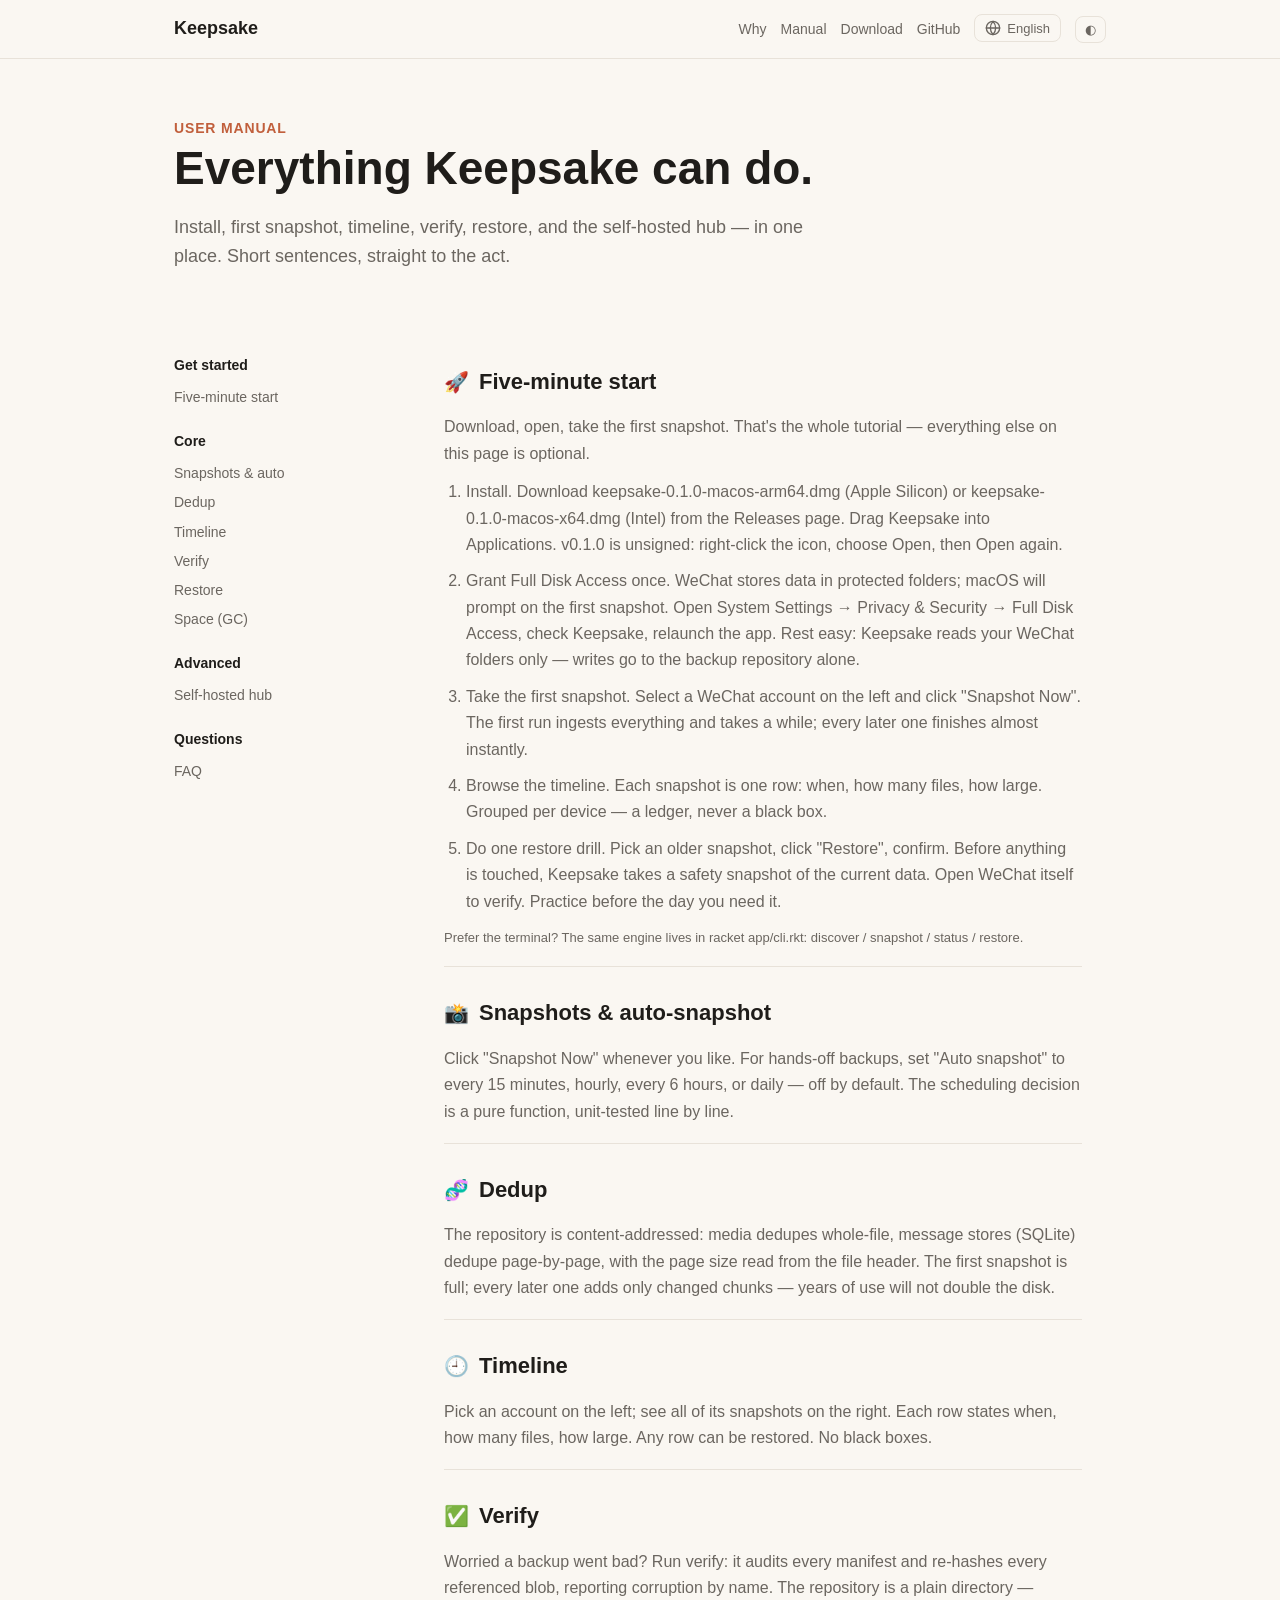
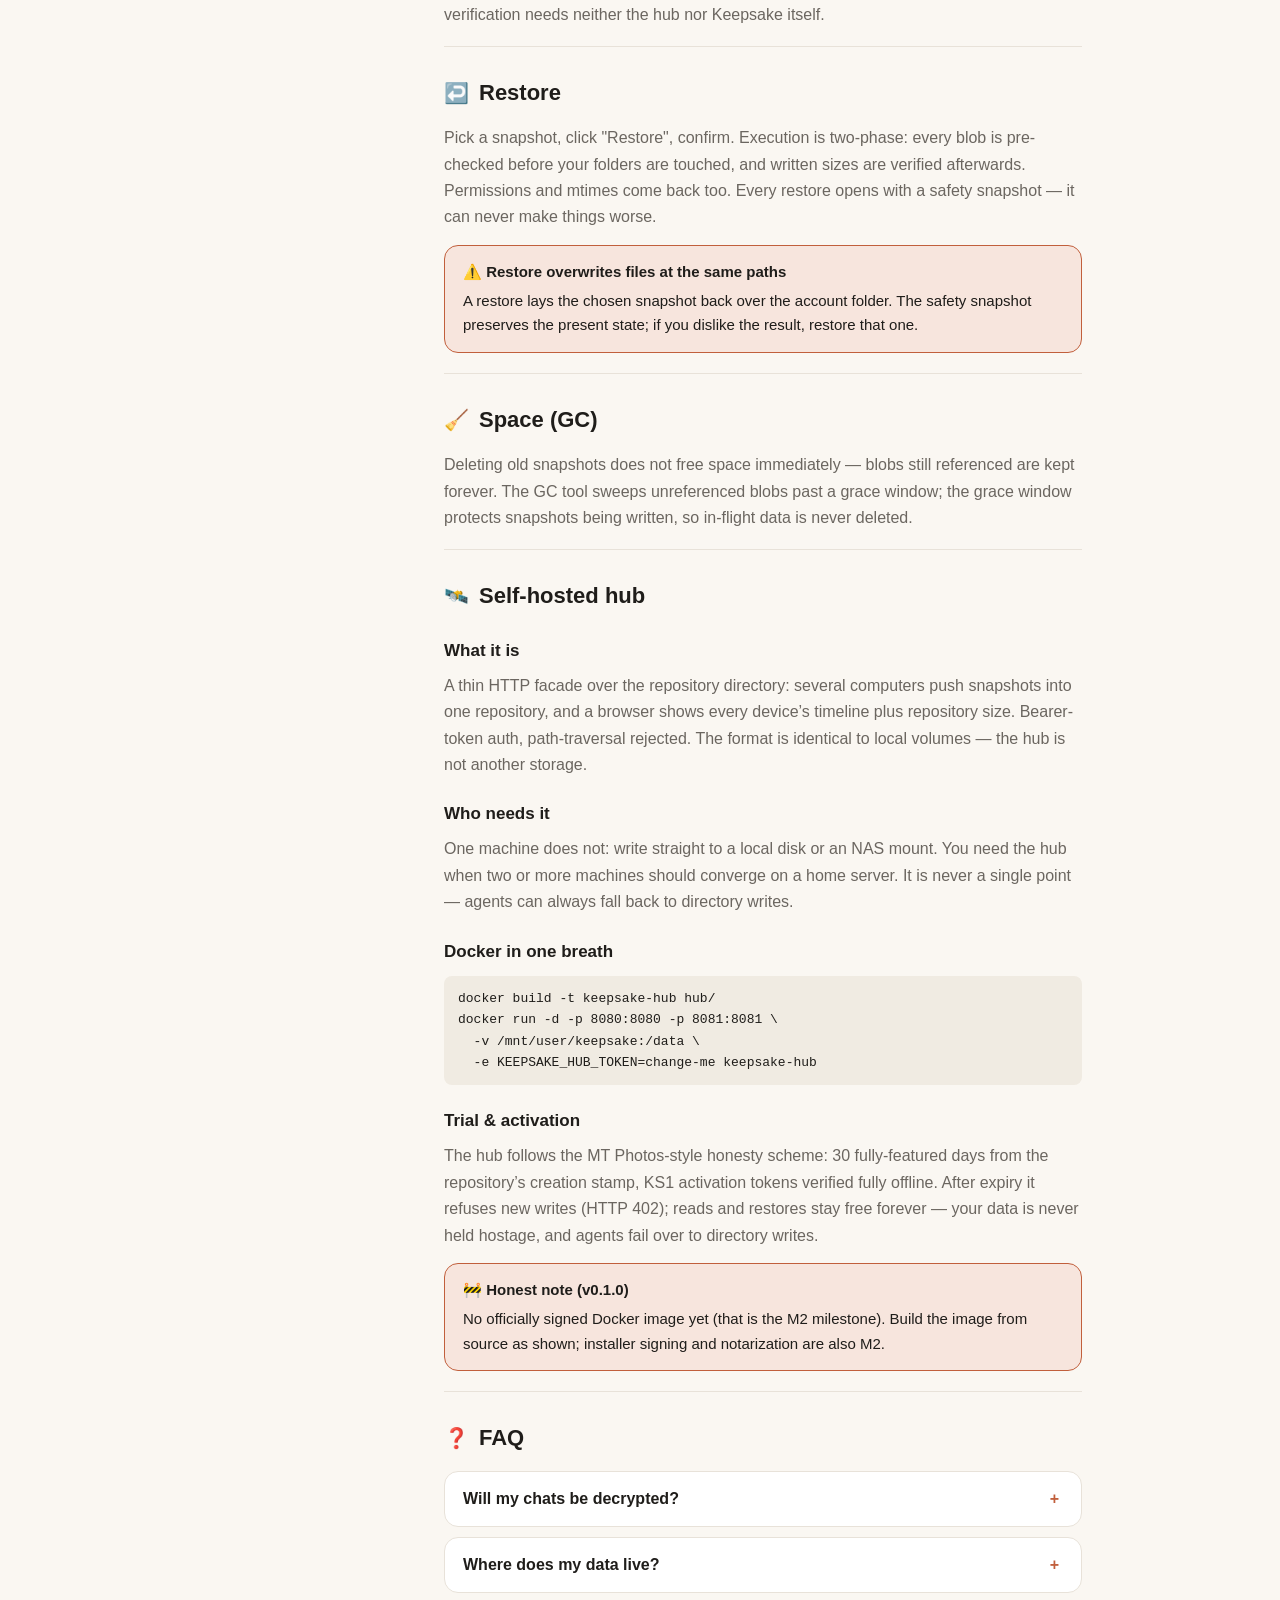
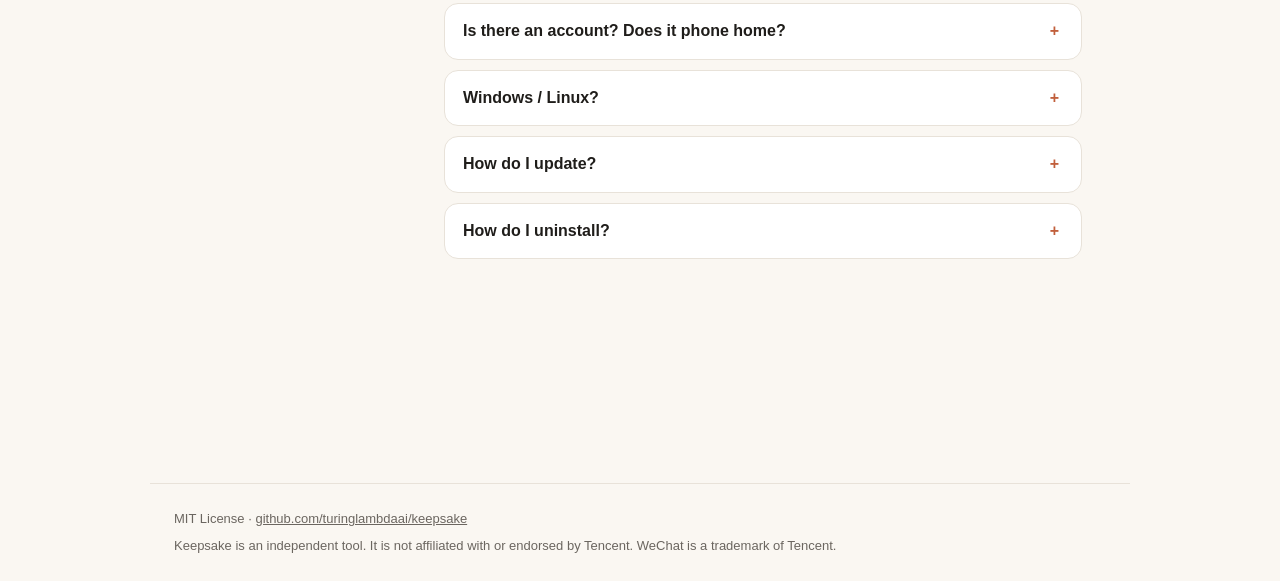
==== site/guide.html @ 445b00df "release: v0.1.0 — macOS-first first release - CHANGELOG: 0.x epoch statement; [Unreleased] becomes [" ====
<!DOCTYPE html>
<html lang="zh">
<head>
<meta charset="utf-8">
<meta name="viewport" content="width=device-width, initial-scale=1">
<title>Keepsake — 使用手册</title>
<meta name="description" content="Keepsake 使用手册：安装、首份快照、时间线浏览、校验、恢复、空间回收与自托管 hub。">
<link rel="stylesheet" href="styles.css">
<style>
  .manual-hero { padding: 56px 0 8px; }
  .eyebrow { color: var(--accent); font-weight: 600; font-size: 14px; letter-spacing: .06em; text-transform: uppercase; }
  .manual-layout { display: grid; grid-template-columns: 210px minmax(0, 1fr); gap: 36px; padding: 28px 0 48px; }
  .manual-toc { position: sticky; top: 24px; align-self: start; font-size: 14px; }
  .manual-toc-group { font-weight: 700; margin: 18px 0 6px; }
  .manual-toc a { display: block; color: var(--muted); text-decoration: none; padding: 3px 0; }
  .manual-toc a:hover { color: var(--accent); }
  .manual-section { padding: 28px 0 6px; border-top: 1px solid var(--line); }
  .manual-section:first-of-type { border-top: none; }
  .manual-section h2 { font-size: 22px; margin: 0 0 14px; display: flex; align-items: center; gap: 10px; }
  .h2-emoji { font-size: 20px; }
  .manual-section h3 { font-size: 17px; margin: 22px 0 8px; }
  .manual-section p { color: var(--muted); margin: 0 0 12px; }
  .manual-section ol { padding-left: 22px; margin: 0 0 12px; }
  .manual-section ol li { margin: 10px 0; color: var(--muted); }
  .manual-hint { font-size: 13px; color: var(--muted); }
  .callout { border: 1px solid var(--accent); background: var(--accent-soft); border-radius: var(--radius); padding: 14px 18px; margin: 14px 0; color: var(--ink); font-size: 15px; }
  .callout-title { font-weight: 700; margin-bottom: 4px; }
  .faq { border: 1px solid var(--line); border-radius: var(--radius); background: var(--surface); padding: 0 18px; margin: 10px 0; }
  .faq summary { cursor: pointer; padding: 14px 0; font-weight: 600; list-style: none; position: relative; padding-right: 28px; }
  .faq summary::after { content: "+"; position: absolute; right: 4px; color: var(--accent); font-weight: 700; }
  .faq[open] summary::after { content: "–"; }
  .faq .faq-body { padding: 0 0 14px; color: var(--muted); }
  .manual-section .code { margin: 10px 0 16px; }
  @media (max-width: 760px) {
    .manual-layout { grid-template-columns: 1fr; }
    .manual-toc { position: static; border-bottom: 1px solid var(--line); padding-bottom: 14px; }
  }
</style>
<script>
  (function () {
    var t = localStorage.getItem('keepsake-theme');
    if (!t) t = matchMedia('(prefers-color-scheme: dark)').matches ? 'dark' : 'light';
    document.documentElement.dataset.theme = t;
    var l = localStorage.getItem('keepsake-lang');
    if (!l) l = (navigator.language || 'zh').toLowerCase().startsWith('zh') ? 'zh' : 'en';
    document.documentElement.lang = l === 'zh' ? 'zh-CN' : 'en';
  })();
</script>
</head>
<body>
<header class="nav">
  <div class="nav-inner">
    <a class="brand" href="index.html">Keepsake</a>
    <nav class="nav-links">
      <a href="index.html#questions" data-i18n="nav.questions">为什么需要</a>
      <a href="guide.html" data-i18n="nav.guide">手册</a>
      <a href="index.html#download" data-i18n="nav.download">下载</a>
      <a href="https://github.com/turinglambdaai/keepsake" data-i18n="nav.github">GitHub</a>
      <div class="lang-dropdown-wrapper">
        <button class="lang-btn" type="button" aria-label="Switch language">
          <svg width="16" height="16" viewBox="0 0 24 24" fill="none" stroke="currentColor" stroke-width="2" stroke-linecap="round" stroke-linejoin="round"><circle cx="12" cy="12" r="10"></circle><line x1="2" y1="12" x2="22" y2="12"></line><path d="M12 2a15.3 15.3 0 0 1 4 10 15.3 15.3 0 0 1-4 10 15.3 15.3 0 0 1-4-10 15.3 15.3 0 0 1 4-10z"></path></svg>
          <span id="current-lang-label">English</span>
        </button>
        <ul class="lang-menu">
          <li onclick="setLanguage('en')">English</li>
          <li onclick="setLanguage('zh')">简体中文</li>
        </ul>
      </div>
      <button class="theme-btn" id="theme-btn" aria-label="Toggle theme">◐</button>
    </nav>
  </div>
</header>

<main>
  <section class="manual-hero">
    <span class="eyebrow" data-i18n="g-eyebrow">使用手册</span>
    <h1 data-i18n="g-title">Keepsake 能做的事。</h1>
    <p class="lede" data-i18n="g-lede">安装、首份快照、时间线、校验、恢复与自托管 hub——一处说清。句子短，直接做。</p>
  </section>

  <div class="manual-layout">
    <aside class="manual-toc">
      <div class="manual-toc-group" data-i18n="g-toc-start">上手</div>
      <a href="#quickstart" data-i18n="g-nav-quickstart">五分钟上手</a>
      <div class="manual-toc-group" data-i18n="g-toc-core">核心功能</div>
      <a href="#snapshots" data-i18n="g-nav-snapshots">快照与自动快照</a>
      <a href="#dedup" data-i18n="g-nav-dedup">去重</a>
      <a href="#timeline" data-i18n="g-nav-timeline">时间线浏览</a>
      <a href="#verify" data-i18n="g-nav-verify">校验</a>
      <a href="#restore" data-i18n="g-nav-restore">恢复</a>
      <a href="#gc" data-i18n="g-nav-gc">空间回收</a>
      <div class="manual-toc-group" data-i18n="g-toc-advanced">进阶</div>
      <a href="#hub" data-i18n="g-nav-hub">自托管 Hub</a>
      <div class="manual-toc-group" data-i18n="g-toc-faq">疑问</div>
      <a href="#faq" data-i18n="g-nav-faq">常见问题</a>
    </aside>

    <main>
      <!-- =================== Quick start =================== -->
      <section class="manual-section" id="quickstart">
        <h2><span class="h2-emoji">🚀</span><span data-i18n="g-qs-title">五分钟上手</span></h2>
        <p data-i18n="g-qs-intro">下载、打开、拍第一份快照。教程到这里就结束了——本页其余内容都是可选的。</p>
        <ol>
          <li data-i18n="g-qs-1">安装。到 Releases 页下载 keepsake-0.1.0-macos-arm64.dmg（Apple Silicon）或 keepsake-0.1.0-macos-x64.dmg（Intel）。把 Keepsake 拖进「应用程序」。v0.1.0 未签名公证：首次打开请右键点图标，选「打开」，再点一次「打开」。</li>
          <li data-i18n="g-qs-2">给一次完全磁盘访问。微信把数据存在受保护目录里，首次快照时 macOS 会弹窗。到「系统设置 → 隐私与安全性 → 完全磁盘访问权限」勾选 Keepsake，重启应用。放心：Keepsake 对微信目录只读，写入只发生在备份仓库。</li>
          <li data-i18n="g-qs-3">拍第一份快照。左侧选中一个微信账号，点「Snapshot Now」。第一次是全量入库，会慢；之后每次近乎瞬时。</li>
          <li data-i18n="g-qs-4">浏览时间线。每份快照一行：何时、多少文件、多大。按设备分列，永远是一笔明账。</li>
          <li data-i18n="g-qs-5">做一次恢复演练。选一份旧快照，点「Restore」，确认。恢复开始前，Keepsake 自动先给当前数据拍一份保险快照。恢复完，打开微信本体验收。真出事的那天，你已经练过一遍。</li>
        </ol>
        <p class="manual-hint" data-i18n="g-qs-hint">偏好命令行？引擎同款能力在 racket app/cli.rkt：discover / snapshot / status / restore。</p>
      </section>

      <!-- =================== Core: snapshots =================== -->
      <section class="manual-section" id="snapshots">
        <h2><span class="h2-emoji">📸</span><span data-i18n="g-snap-title">快照与自动快照</span></h2>
        <p data-i18n="g-snap-body">点「Snapshot Now」随手拍一份。想无人值守：把「Auto snapshot」拨到每 15 分钟、每小时、每 6 小时或每天，默认关闭。调度判断是纯函数，逐条测试覆盖。</p>
      </section>

      <!-- =================== Core: dedup =================== -->
      <section class="manual-section" id="dedup">
        <h2><span class="h2-emoji">🧬</span><span data-i18n="g-dedup-title">去重</span></h2>
        <p data-i18n="g-dedup-body">仓库按内容寻址：媒体按整个文件去重，消息库（SQLite）按页去重，页大小从文件头读取。第一个快照是全量，之后每份只新增变化过的块——用几年也不会翻倍占盘。</p>
      </section>

      <!-- =================== Core: timeline =================== -->
      <section class="manual-section" id="timeline">
        <h2><span class="h2-emoji">🕘</span><span data-i18n="g-timeline-title">时间线浏览</span></h2>
        <p data-i18n="g-timeline-body">左侧选账号，右侧是它的全部快照。每行写明何时、多少文件、总大小。任意一行都可以恢复；没有任何黑箱。</p>
      </section>

      <!-- =================== Core: verify =================== -->
      <section class="manual-section" id="verify">
        <h2><span class="h2-emoji">✅</span><span data-i18n="g-verify-title">校验</span></h2>
        <p data-i18n="g-verify-body">怀疑备份坏了？跑一次 verify：逐份审计 manifest，重新哈希每一个被引用的 blob，坏一块报一块，报到名字。仓库是纯目录，校验不依赖 hub 活着，也不依赖 Keepsake 本体。</p>
      </section>

      <!-- =================== Core: restore =================== -->
      <section class="manual-section" id="restore">
        <h2><span class="h2-emoji">↩️</span><span data-i18n="g-restore-title">恢复</span></h2>
        <p data-i18n="g-restore-body">选快照，点「Restore」，确认。执行分两阶段：先逐一预检所有 blob，再碰你的目录；写完再核对每个文件的大小。权限与修改时间一并还原。恢复永远以保险快照开场——不会越恢复越糟。</p>
        <div class="callout">
          <div class="callout-title" data-i18n="g-restore-co-title">⚠️ 恢复会覆盖同路径文件</div>
          <span data-i18n="g-restore-co-body">恢复把选定快照原位铺回账号目录。动手前的保险快照保住现状；对结果不满意，就恢复那份保险快照。</span>
        </div>
      </section>

      <!-- =================== Core: gc =================== -->
      <section class="manual-section" id="gc">
        <h2><span class="h2-emoji">🧹</span><span data-i18n="g-gc-title">空间回收</span></h2>
        <p data-i18n="g-gc-body">删旧快照不会立刻腾出空间——还被引用的块永远保留。GC 工具清走超过宽限期的无引用块；宽限期保护正在写入的快照，绝不误删在途数据。</p>
      </section>

      <!-- =================== Hub =================== -->
      <section class="manual-section" id="hub">
        <h2><span class="h2-emoji">🛰️</span><span data-i18n="g-hub-title">自托管 Hub</span></h2>
        <h3 data-i18n="g-hub-what-title">是什么</h3>
        <p data-i18n="g-hub-what">仓库目录上的一层 HTTP 门面：多台电脑把快照推进同一个仓库，浏览器打开就能看所有设备的时间线和仓库大小。带令牌认证，路径穿越一律拒绝。格式与本地卷完全相同——hub 不是另一种存储。</p>
        <h3 data-i18n="g-hub-who-title">谁需要</h3>
        <p data-i18n="g-hub-who">一台电脑用不到它：直接写本地盘或 NAS 挂载即可。有两台以上机器、想把备份集中到家庭服务器的人，才需要 hub。它永远不是单点——agent 随时可以退回目录直写。</p>
        <h3 data-i18n="g-hub-docker-title">Docker 一句话</h3>
        <div class="code">docker build -t keepsake-hub hub/
docker run -d -p 8080:8080 -p 8081:8081 \
  -v /mnt/user/keepsake:/data \
  -e KEEPSAKE_HUB_TOKEN=change-me keepsake-hub</div>
        <h3 data-i18n="g-hub-license-title">试用与激活</h3>
        <p data-i18n="g-hub-license">hub 按 MT Photos 式的诚实方案计费：自仓库创建日起 30 天全功能试用，KS1 激活令牌离线验证。过期后拒绝新写入（HTTP 402），读取与恢复永远免费——数据不会被扣住，agent 会自动改走目录直写。</p>
        <div class="callout">
          <div class="callout-title" data-i18n="g-hub-m2-title">🚧 诚实标注（v0.1.0）</div>
          <span data-i18n="g-hub-m2-body">官方签名 Docker 镜像尚未发布（M2 里程碑）。上面的镜像需要你从源码构建；安装器签名与公证同样在 M2。</span>
        </div>
      </section>

      <!-- =================== FAQ =================== -->
      <section class="manual-section" id="faq">
        <h2><span class="h2-emoji">❓</span><span data-i18n="g-faq-title">常见问题</span></h2>

        <details class="faq">
          <summary data-i18n="g-faq-q1">我的聊天记录会被解密吗？</summary>
          <div class="faq-body" data-i18n="g-faq-a1">不会。Keepsake 不提取密钥、不解密数据库、不注入微信进程。它只复制文件，像 Time Machine 复制磁盘那样。查看与搜索记录，都打开微信本体。这条线写进产品定义，永不跨越。</div>
        </details>

        <details class="faq">
          <summary data-i18n="g-faq-q2">数据存在哪？</summary>
          <div class="faq-body" data-i18n="g-faq-a2">默认在 ~/KeepsakeBackup，应用内可以改到任何位置：外置硬盘、NAS（SMB 挂载）或自托管 hub。仓库是明文目录——JSON manifest 加按 SHA-256 命名的 blob。就算 Keepsake 明天消失，jq 和 cp 也能拼回任何一份快照。</div>
        </details>

        <details class="faq">
          <summary data-i18n="g-faq-q3">要注册账号吗？有联网吗？</summary>
          <div class="faq-body" data-i18n="g-faq-a3">不用账号，默认不联网。快照落在你指定的本地卷；只有你主动启用自托管 hub 时，数据才流向你自己的服务器。没有遥测，没有云端。</div>
        </details>

        <details class="faq">
          <summary data-i18n="g-faq-q4">支持 Windows / Linux 吗？</summary>
          <div class="faq-body" data-i18n="g-faq-a4">v0.1.0 是 macOS 首发（14.0+，Apple Silicon 与 Intel）。Windows 与 Linux 排在 M2。手机端被平台沙盒锁住：手机历史先用微信自带的「迁移到电脑」进入桌面端，之后照常快照。</div>
        </details>

        <details class="faq">
          <summary data-i18n="g-faq-q5">怎么更新？</summary>
          <div class="faq-body" data-i18n="g-faq-a5">手动。v0.1.0 没有自动更新器：到 Releases 页下载新 dmg，覆盖安装。仓库格式向前兼容，旧备份照常打开。</div>
        </details>

        <details class="faq">
          <summary data-i18n="g-faq-q6">怎么卸载？</summary>
          <div class="faq-body" data-i18n="g-faq-a6">退出应用，把「应用程序」里的 Keepsake 拖进废纸篓。想连备份一起删：先确认不再需要，再删掉仓库目录（默认 ~/KeepsakeBackup）。那是你唯一的多版本副本，删之前想两次。</div>
        </details>
      </section>
    </main>
  </div>
</main>

<footer>
  <span>MIT License · <a href="https://github.com/turinglambdaai/keepsake">github.com/turinglambdaai/keepsake</a></span>
  <span data-i18n="footer-note">Keepsake 是独立工具，与腾讯无关、未获其认可。WeChat 是腾讯的商标。</span>
</footer>

<script>
(function () {
  var I18N = {
    en: {
      'nav.questions': 'Why', 'nav.guide': 'Manual', 'nav.download': 'Download', 'nav.github': 'GitHub',
      'g-eyebrow': 'User Manual',
      'g-title': 'Everything Keepsake can do.',
      'g-lede': 'Install, first snapshot, timeline, verify, restore, and the self-hosted hub — in one place. Short sentences, straight to the act.',
      'g-toc-start': 'Get started', 'g-nav-quickstart': 'Five-minute start',
      'g-toc-core': 'Core', 'g-nav-snapshots': 'Snapshots & auto', 'g-nav-dedup': 'Dedup',
      'g-nav-timeline': 'Timeline', 'g-nav-verify': 'Verify', 'g-nav-restore': 'Restore', 'g-nav-gc': 'Space (GC)',
      'g-toc-advanced': 'Advanced', 'g-nav-hub': 'Self-hosted hub',
      'g-toc-faq': 'Questions', 'g-nav-faq': 'FAQ',
      'g-qs-title': 'Five-minute start',
      'g-qs-intro': "Download, open, take the first snapshot. That's the whole tutorial — everything else on this page is optional.",
      'g-qs-1': "Install. Download keepsake-0.1.0-macos-arm64.dmg (Apple Silicon) or keepsake-0.1.0-macos-x64.dmg (Intel) from the Releases page. Drag Keepsake into Applications. v0.1.0 is unsigned: right-click the icon, choose Open, then Open again.",
      'g-qs-2': "Grant Full Disk Access once. WeChat stores data in protected folders; macOS will prompt on the first snapshot. Open System Settings → Privacy & Security → Full Disk Access, check Keepsake, relaunch the app. Rest easy: Keepsake reads your WeChat folders only — writes go to the backup repository alone.",
      'g-qs-3': 'Take the first snapshot. Select a WeChat account on the left and click "Snapshot Now". The first run ingests everything and takes a while; every later one finishes almost instantly.',
      'g-qs-4': 'Browse the timeline. Each snapshot is one row: when, how many files, how large. Grouped per device — a ledger, never a black box.',
      'g-qs-5': 'Do one restore drill. Pick an older snapshot, click "Restore", confirm. Before anything is touched, Keepsake takes a safety snapshot of the current data. Open WeChat itself to verify. Practice before the day you need it.',
      'g-qs-hint': 'Prefer the terminal? The same engine lives in racket app/cli.rkt: discover / snapshot / status / restore.',
      'g-snap-title': 'Snapshots & auto-snapshot',
      'g-snap-body': 'Click "Snapshot Now" whenever you like. For hands-off backups, set "Auto snapshot" to every 15 minutes, hourly, every 6 hours, or daily — off by default. The scheduling decision is a pure function, unit-tested line by line.',
      'g-dedup-title': 'Dedup',
      'g-dedup-body': 'The repository is content-addressed: media dedupes whole-file, message stores (SQLite) dedupe page-by-page, with the page size read from the file header. The first snapshot is full; every later one adds only changed chunks — years of use will not double the disk.',
      'g-timeline-title': 'Timeline',
      'g-timeline-body': 'Pick an account on the left; see all of its snapshots on the right. Each row states when, how many files, how large. Any row can be restored. No black boxes.',
      'g-verify-title': 'Verify',
      'g-verify-body': 'Worried a backup went bad? Run verify: it audits every manifest and re-hashes every referenced blob, reporting corruption by name. The repository is a plain directory — verification needs neither the hub nor Keepsake itself.',
      'g-restore-title': 'Restore',
      'g-restore-body': 'Pick a snapshot, click "Restore", confirm. Execution is two-phase: every blob is pre-checked before your folders are touched, and written sizes are verified afterwards. Permissions and mtimes come back too. Every restore opens with a safety snapshot — it can never make things worse.',
      'g-restore-co-title': '⚠️ Restore overwrites files at the same paths',
      'g-restore-co-body': 'A restore lays the chosen snapshot back over the account folder. The safety snapshot preserves the present state; if you dislike the result, restore that one.',
      'g-gc-title': 'Space (GC)',
      'g-gc-body': 'Deleting old snapshots does not free space immediately — blobs still referenced are kept forever. The GC tool sweeps unreferenced blobs past a grace window; the grace window protects snapshots being written, so in-flight data is never deleted.',
      'g-hub-title': 'Self-hosted hub',
      'g-hub-what-title': 'What it is',
      'g-hub-what': 'A thin HTTP facade over the repository directory: several computers push snapshots into one repository, and a browser shows every device\u2019s timeline plus repository size. Bearer-token auth, path-traversal rejected. The format is identical to local volumes — the hub is not another storage.',
      'g-hub-who-title': 'Who needs it',
      'g-hub-who': 'One machine does not: write straight to a local disk or an NAS mount. You need the hub when two or more machines should converge on a home server. It is never a single point — agents can always fall back to directory writes.',
      'g-hub-docker-title': 'Docker in one breath',
      'g-hub-license-title': 'Trial & activation',
      'g-hub-license': 'The hub follows the MT Photos-style honesty scheme: 30 fully-featured days from the repository\u2019s creation stamp, KS1 activation tokens verified fully offline. After expiry it refuses new writes (HTTP 402); reads and restores stay free forever — your data is never held hostage, and agents fail over to directory writes.',
      'g-hub-m2-title': '🚧 Honest note (v0.1.0)',
      'g-hub-m2-body': 'No officially signed Docker image yet (that is the M2 milestone). Build the image from source as shown; installer signing and notarization are also M2.',
      'g-faq-title': 'FAQ',
      'g-faq-q1': 'Will my chats be decrypted?',
      'g-faq-a1': 'No. Keepsake extracts no keys, decrypts no databases, and never touches the WeChat process. It copies files, the way Time Machine copies a disk. Reading and searching happen in WeChat itself. The line is part of the product definition and is never crossed.',
      'g-faq-q2': 'Where does my data live?',
      'g-faq-a2': 'In ~/KeepsakeBackup by default; point it anywhere in the app — an external drive, an NAS (SMB mount), or a self-hosted hub. The repository is a plain directory: JSON manifests plus blobs named by SHA-256. If Keepsake vanished tomorrow, jq and cp could rebuild any snapshot.',
      'g-faq-q3': 'Is there an account? Does it phone home?',
      'g-faq-a3': 'No account, and no network by default. Snapshots land on the local volume you chose; data flows only when you opt into your own self-hosted hub. No telemetry, no cloud.',
      'g-faq-q4': 'Windows / Linux?',
      'g-faq-a4': 'v0.1.0 is macOS-first (14.0+, Apple Silicon and Intel). Windows and Linux are M2. Phones are sandboxed beyond reach: migrate phone history with WeChat\u2019s built-in migrate-to-desktop step, and it gets snapshotted like everything else.',
      'g-faq-q5': 'How do I update?',
      'g-faq-a5': 'Manually. v0.1.0 ships no auto-updater: download the new dmg from the Releases page and install over the old one. The repository format is forward-compatible; existing backups open as usual.',
      'g-faq-q6': 'How do I uninstall?',
      'g-faq-a6': 'Quit the app and drag Keepsake from Applications to the Trash. To remove the backups too: be sure first, then delete the repository folder (default ~/KeepsakeBackup). It is your only multi-version copy — think twice.',
      'footer-note': 'Keepsake is an independent tool. It is not affiliated with or endorsed by Tencent. WeChat is a trademark of Tencent.'
    },
    zh: {
      'nav.questions': '为什么需要', 'nav.guide': '手册', 'nav.download': '下载', 'nav.github': 'GitHub',
      'g-eyebrow': '使用手册',
      'g-title': 'Keepsake 能做的事。',
      'g-lede': '安装、首份快照、时间线、校验、恢复与自托管 hub——一处说清。句子短，直接做。',
      'g-toc-start': '上手', 'g-nav-quickstart': '五分钟上手',
      'g-toc-core': '核心功能', 'g-nav-snapshots': '快照与自动快照', 'g-nav-dedup': '去重',
      'g-nav-timeline': '时间线浏览', 'g-nav-verify': '校验', 'g-nav-restore': '恢复', 'g-nav-gc': '空间回收',
      'g-toc-advanced': '进阶', 'g-nav-hub': '自托管 Hub',
      'g-toc-faq': '疑问', 'g-nav-faq': '常见问题',
      'g-qs-title': '五分钟上手',
      'g-qs-intro': '下载、打开、拍第一份快照。教程到这里就结束了——本页其余内容都是可选的。',
      'g-qs-1': '安装。到 Releases 页下载 keepsake-0.1.0-macos-arm64.dmg（Apple Silicon）或 keepsake-0.1.0-macos-x64.dmg（Intel）。把 Keepsake 拖进「应用程序」。v0.1.0 未签名公证：首次打开请右键点图标，选「打开」，再点一次「打开」。',
      'g-qs-2': '给一次完全磁盘访问。微信把数据存在受保护目录里，首次快照时 macOS 会弹窗。到「系统设置 → 隐私与安全性 → 完全磁盘访问权限」勾选 Keepsake，重启应用。放心：Keepsake 对微信目录只读，写入只发生在备份仓库。',
      'g-qs-3': '拍第一份快照。左侧选中一个微信账号，点「Snapshot Now」。第一次是全量入库，会慢；之后每次近乎瞬时。',
      'g-qs-4': '浏览时间线。每份快照一行：何时、多少文件、多大。按设备分列，永远是一笔明账。',
      'g-qs-5': '做一次恢复演练。选一份旧快照，点「Restore」，确认。恢复开始前，Keepsake 自动先给当前数据拍一份保险快照。恢复完，打开微信本体验收。真出事的那天，你已经练过一遍。',
      'g-qs-hint': '偏好命令行？引擎同款能力在 racket app/cli.rkt：discover / snapshot / status / restore。',
      'g-snap-title': '快照与自动快照',
      'g-snap-body': '点「Snapshot Now」随手拍一份。想无人值守：把「Auto snapshot」拨到每 15 分钟、每小时、每 6 小时或每天，默认关闭。调度判断是纯函数，逐条测试覆盖。',
      'g-dedup-title': '去重',
      'g-dedup-body': '仓库按内容寻址：媒体按整个文件去重，消息库（SQLite）按页去重，页大小从文件头读取。第一个快照是全量，之后每份只新增变化过的块——用几年也不会翻倍占盘。',
      'g-timeline-title': '时间线浏览',
      'g-timeline-body': '左侧选账号，右侧是它的全部快照。每行写明何时、多少文件、总大小。任意一行都可以恢复；没有任何黑箱。',
      'g-verify-title': '校验',
      'g-verify-body': '怀疑备份坏了？跑一次 verify：逐份审计 manifest，重新哈希每一个被引用的 blob，坏一块报一块，报到名字。仓库是纯目录，校验不依赖 hub 活着，也不依赖 Keepsake 本体。',
      'g-restore-title': '恢复',
      'g-restore-body': '选快照，点「Restore」，确认。执行分两阶段：先逐一预检所有 blob，再碰你的目录；写完再核对每个文件的大小。权限与修改时间一并还原。恢复永远以保险快照开场——不会越恢复越糟。',
      'g-restore-co-title': '⚠️ 恢复会覆盖同路径文件',
      'g-restore-co-body': '恢复把选定快照原位铺回账号目录。动手前的保险快照保住现状；对结果不满意，就恢复那份保险快照。',
      'g-gc-title': '空间回收',
      'g-gc-body': '删旧快照不会立刻腾出空间——还被引用的块永远保留。GC 工具清走超过宽限期的无引用块；宽限期保护正在写入的快照，绝不误删在途数据。',
      'g-hub-title': '自托管 Hub',
      'g-hub-what-title': '是什么',
      'g-hub-what': '仓库目录上的一层 HTTP 门面：多台电脑把快照推进同一个仓库，浏览器打开就能看所有设备的时间线和仓库大小。带令牌认证，路径穿越一律拒绝。格式与本地卷完全相同——hub 不是另一种存储。',
      'g-hub-who-title': '谁需要',
      'g-hub-who': '一台电脑用不到它：直接写本地盘或 NAS 挂载即可。有两台以上机器、想把备份集中到家庭服务器的人，才需要 hub。它永远不是单点——agent 随时可以退回目录直写。',
      'g-hub-docker-title': 'Docker 一句话',
      'g-hub-license-title': '试用与激活',
      'g-hub-license': 'hub 按 MT Photos 式的诚实方案计费：自仓库创建日起 30 天全功能试用，KS1 激活令牌离线验证。过期后拒绝新写入（HTTP 402），读取与恢复永远免费——数据不会被扣住，agent 会自动改走目录直写。',
      'g-hub-m2-title': '🚧 诚实标注（v0.1.0）',
      'g-hub-m2-body': '官方签名 Docker 镜像尚未发布（M2 里程碑）。上面的镜像需要你从源码构建；安装器签名与公证同样在 M2。',
      'g-faq-title': '常见问题',
      'g-faq-q1': '我的聊天记录会被解密吗？',
      'g-faq-a1': '不会。Keepsake 不提取密钥、不解密数据库、不注入微信进程。它只复制文件，像 Time Machine 复制磁盘那样。查看与搜索记录，都打开微信本体。这条线写进产品定义，永不跨越。',
      'g-faq-q2': '数据存在哪？',
      'g-faq-a2': '默认在 ~/KeepsakeBackup，应用内可以改到任何位置：外置硬盘、NAS（SMB 挂载）或自托管 hub。仓库是明文目录——JSON manifest 加按 SHA-256 命名的 blob。就算 Keepsake 明天消失，jq 和 cp 也能拼回任何一份快照。',
      'g-faq-q3': '要注册账号吗？有联网吗？',
      'g-faq-a3': '不用账号，默认不联网。快照落在你指定的本地卷；只有你主动启用自托管 hub 时，数据才流向你自己的服务器。没有遥测，没有云端。',
      'g-faq-q4': '支持 Windows / Linux 吗？',
      'g-faq-a4': 'v0.1.0 是 macOS 首发（14.0+，Apple Silicon 与 Intel）。Windows 与 Linux 排在 M2。手机端被平台沙盒锁住：手机历史先用微信自带的「迁移到电脑」进入桌面端，之后照常快照。',
      'g-faq-q5': '怎么更新？',
      'g-faq-a5': '手动。v0.1.0 没有自动更新器：到 Releases 页下载新 dmg，覆盖安装。仓库格式向前兼容，旧备份照常打开。',
      'g-faq-q6': '怎么卸载？',
      'g-faq-a6': '退出应用，把「应用程序」里的 Keepsake 拖进废纸篓。想连备份一起删：先确认不再需要，再删掉仓库目录（默认 ~/KeepsakeBackup）。那是你唯一的多版本副本，删之前想两次。',
      'footer-note': 'Keepsake 是独立工具，与腾讯无关、未获其认可。WeChat 是腾讯的商标。'
    }
  };

  function setLang(lang) {
    document.documentElement.lang = lang === 'zh' ? 'zh-CN' : 'en';
    var dict = I18N[lang];
    document.querySelectorAll('[data-i18n]').forEach(function (el) {
      var key = el.getAttribute('data-i18n');
      if (dict[key]) el.textContent = dict[key];
    });
    document.getElementById('current-lang-label').textContent = lang === 'zh' ? '简体中文' : 'English';
    localStorage.setItem('keepsake-lang', lang);
  }

  window.setLanguage = setLang;

  document.querySelector('.lang-btn').addEventListener('click', function () {
    var menu = document.querySelector('.lang-menu');
    menu.classList.toggle('open');
  });

  document.getElementById('theme-btn').addEventListener('click', function () {
    var next = document.documentElement.dataset.theme === 'dark' ? 'light' : 'dark';
    document.documentElement.dataset.theme = next;
    localStorage.setItem('keepsake-theme', next);
  });

  setLang(document.documentElement.lang === 'zh-CN' ? 'zh' : 'en');
})();
</script>
</body>
</html>
---- site/styles.css ----
/* Keepsake product site — shared warm palette aligned with the product
   line (payback/taskly values), light & dark, zero dependencies. */
:root {
  --bg: #faf7f2;
  --surface: #ffffff;
  --ink: #1f1d1a;
  --muted: #6b6660;
  --line: #e8e2d9;
  --accent: #c15f3c;
  --accent-soft: #f7e5dd;
  --accent-ink: #ffffff;
  --chip-bg: #f0ebe2;
  --radius: 14px;
}
:root[data-theme="dark"] {
  --bg: #1b1a18;
  --surface: #24221f;
  --ink: #ece9e2;
  --muted: #a6a099;
  --line: #35322d;
  --accent: #d08a6e;
  --accent-soft: #3a2d27;
  --accent-ink: #1b1a18;
  --chip-bg: #2e2b27;
}

* { box-sizing: border-box; }
html { scroll-behavior: smooth; }
body {
  margin: 0;
  background: var(--bg);
  color: var(--ink);
  font: 16px/1.65 ui-sans-serif, -apple-system, "PingFang SC", "Segoe UI", sans-serif;
  -webkit-font-smoothing: antialiased;
}
main { max-width: 980px; margin: 0 auto; padding: 0 24px 64px; }

/* ---- nav ---- */
.nav { border-bottom: 1px solid var(--line); background: var(--bg); }
.nav-inner {
  max-width: 980px;
  margin: 0 auto;
  padding: 14px 24px;
  display: flex;
  justify-content: space-between;
  align-items: center;
  gap: 12px;
}
.brand { font-weight: 700; font-size: 18px; color: var(--ink); text-decoration: none; }
.nav-links { display: flex; align-items: center; gap: 14px; flex-wrap: wrap; }
.nav-links a { color: var(--muted); text-decoration: none; font-size: 14px; }
.nav-links a:hover { color: var(--accent); }

.lang-dropdown-wrapper { position: relative; }
.lang-btn {
  display: inline-flex;
  align-items: center;
  gap: 6px;
  border: 1px solid var(--line);
  background: transparent;
  color: var(--muted);
  border-radius: 8px;
  padding: 5px 10px;
  font-size: 13px;
  cursor: pointer;
}
.lang-menu {
  display: none;
  position: absolute;
  right: 0;
  margin: 6px 0 0;
  padding: 4px;
  list-style: none;
  background: var(--surface);
  border: 1px solid var(--line);
  border-radius: 10px;
  box-shadow: 0 6px 20px rgba(0,0,0,.08);
  z-index: 5;
}
.lang-menu.open { display: block; }
.lang-menu li { padding: 6px 14px; font-size: 13px; cursor: pointer; white-space: nowrap; }
.lang-menu li:hover { background: var(--chip-bg); }

.theme-btn {
  border: 1px solid var(--line);
  background: transparent;
  color: var(--muted);
  border-radius: 8px;
  padding: 5px 9px;
  font-size: 13px;
  cursor: pointer;
}
.theme-btn:hover { background: var(--chip-bg); }

/* ---- hero ---- */
.hero { padding: 68px 0 52px; }
.kicker {
  color: var(--accent);
  font-weight: 600;
  font-size: 14px;
  letter-spacing: .06em;
  text-transform: uppercase;
  margin: 0 0 12px;
}
h1 { font-size: clamp(32px, 5vw, 46px); line-height: 1.15; margin: 0 0 18px; }
.lede { max-width: 660px; font-size: 18px; color: var(--muted); margin: 0 0 28px; }
.cta { display: flex; gap: 12px; flex-wrap: wrap; }

.btn {
  border-radius: 10px;
  padding: 10px 18px;
  font-size: 15px;
  font-weight: 600;
  text-decoration: none;
  display: inline-flex;
  align-items: center;
  gap: 8px;
}
.btn-primary { background: var(--accent); color: var(--accent-ink); border: 1px solid var(--accent); }
.btn-primary:hover { filter: brightness(1.06); }
.btn-secondary { border: 1px solid var(--line); color: var(--ink); background: var(--surface); }
.btn-secondary:hover { background: var(--chip-bg); }

/* ---- sections & cards ---- */
.section { padding: 40px 0 8px; }
.section.alt { background: var(--surface); border: 1px solid var(--line); border-radius: var(--radius); padding: 32px 28px; margin: 32px 0; }
.section h2 { font-size: 24px; margin: 0 0 20px; }
.grid { display: grid; gap: 16px; }
.three { grid-template-columns: repeat(auto-fit, minmax(260px, 1fr)); }
.two { grid-template-columns: repeat(auto-fit, minmax(300px, 1fr)); }

.card {
  background: var(--surface);
  border: 1px solid var(--line);
  border-radius: var(--radius);
  padding: 20px 22px;
}
.section.alt .card { background: var(--bg); }
.card-icon { font-size: 22px; margin-bottom: 6px; }
.card h3 { margin: 0 0 8px; font-size: 16px; }
.card p { margin: 0; color: var(--muted); font-size: 15px; }

/* ---- steps ---- */
.steps { display: grid; gap: 14px; }
.step {
  display: flex;
  gap: 16px;
  align-items: flex-start;
  background: var(--surface);
  border: 1px solid var(--line);
  border-radius: var(--radius);
  padding: 18px 20px;
}
.step-num {
  flex: none;
  width: 32px;
  height: 32px;
  border-radius: 50%;
  background: var(--accent);
  color: var(--accent-ink);
  font-weight: 700;
  display: flex;
  align-items: center;
  justify-content: center;
}
.step h3 { margin: 0 0 4px; font-size: 16px; }
.step p { margin: 0; color: var(--muted); font-size: 15px; }

/* ---- download ---- */
.dl-grid { display: grid; gap: 16px; grid-template-columns: repeat(auto-fit, minmax(300px, 1fr)); }
.dl-card {
  background: var(--surface);
  border: 1px solid var(--line);
  border-radius: var(--radius);
  padding: 22px 24px;
}
.dl-card h3 { margin: 0 0 8px; font-size: 16px; }
.dl-card p { margin: 0 0 14px; color: var(--muted); font-size: 15px; }
.code {
  background: var(--chip-bg);
  border-radius: 8px;
  padding: 12px 14px;
  font-family: ui-monospace, "SF Mono", Menlo, monospace;
  font-size: 13px;
  overflow-x: auto;
  white-space: pre;
  margin-bottom: 14px;
}
code {
  background: var(--chip-bg);
  border-radius: 4px;
  padding: 1px 5px;
  font-size: 0.9em;
}

.platform-row { display: flex; gap: 8px; flex-wrap: wrap; margin: 0 0 12px; }
.chip {
  border: 1px solid var(--line);
  background: var(--chip-bg);
  border-radius: 999px;
  padding: 4px 14px;
  font-size: 14px;
}
.chip.ok { border-color: var(--accent); color: var(--accent); font-weight: 600; }
.muted { color: var(--muted); }

.prose ul { padding-left: 20px; }
.prose li { margin: 6px 0; color: var(--muted); }
.prose li strong { color: var(--ink); }

footer {
  max-width: 980px;
  margin: 32px auto 0;
  padding: 24px;
  border-top: 1px solid var(--line);
  display: flex;
  flex-direction: column;
  gap: 6px;
  color: var(--muted);
  font-size: 13px;
}
footer a { color: inherit; }

@media (max-width: 640px) {
  .nav-inner { flex-direction: column; align-items: flex-start; }
  .hero { padding: 44px 0 36px; }
}
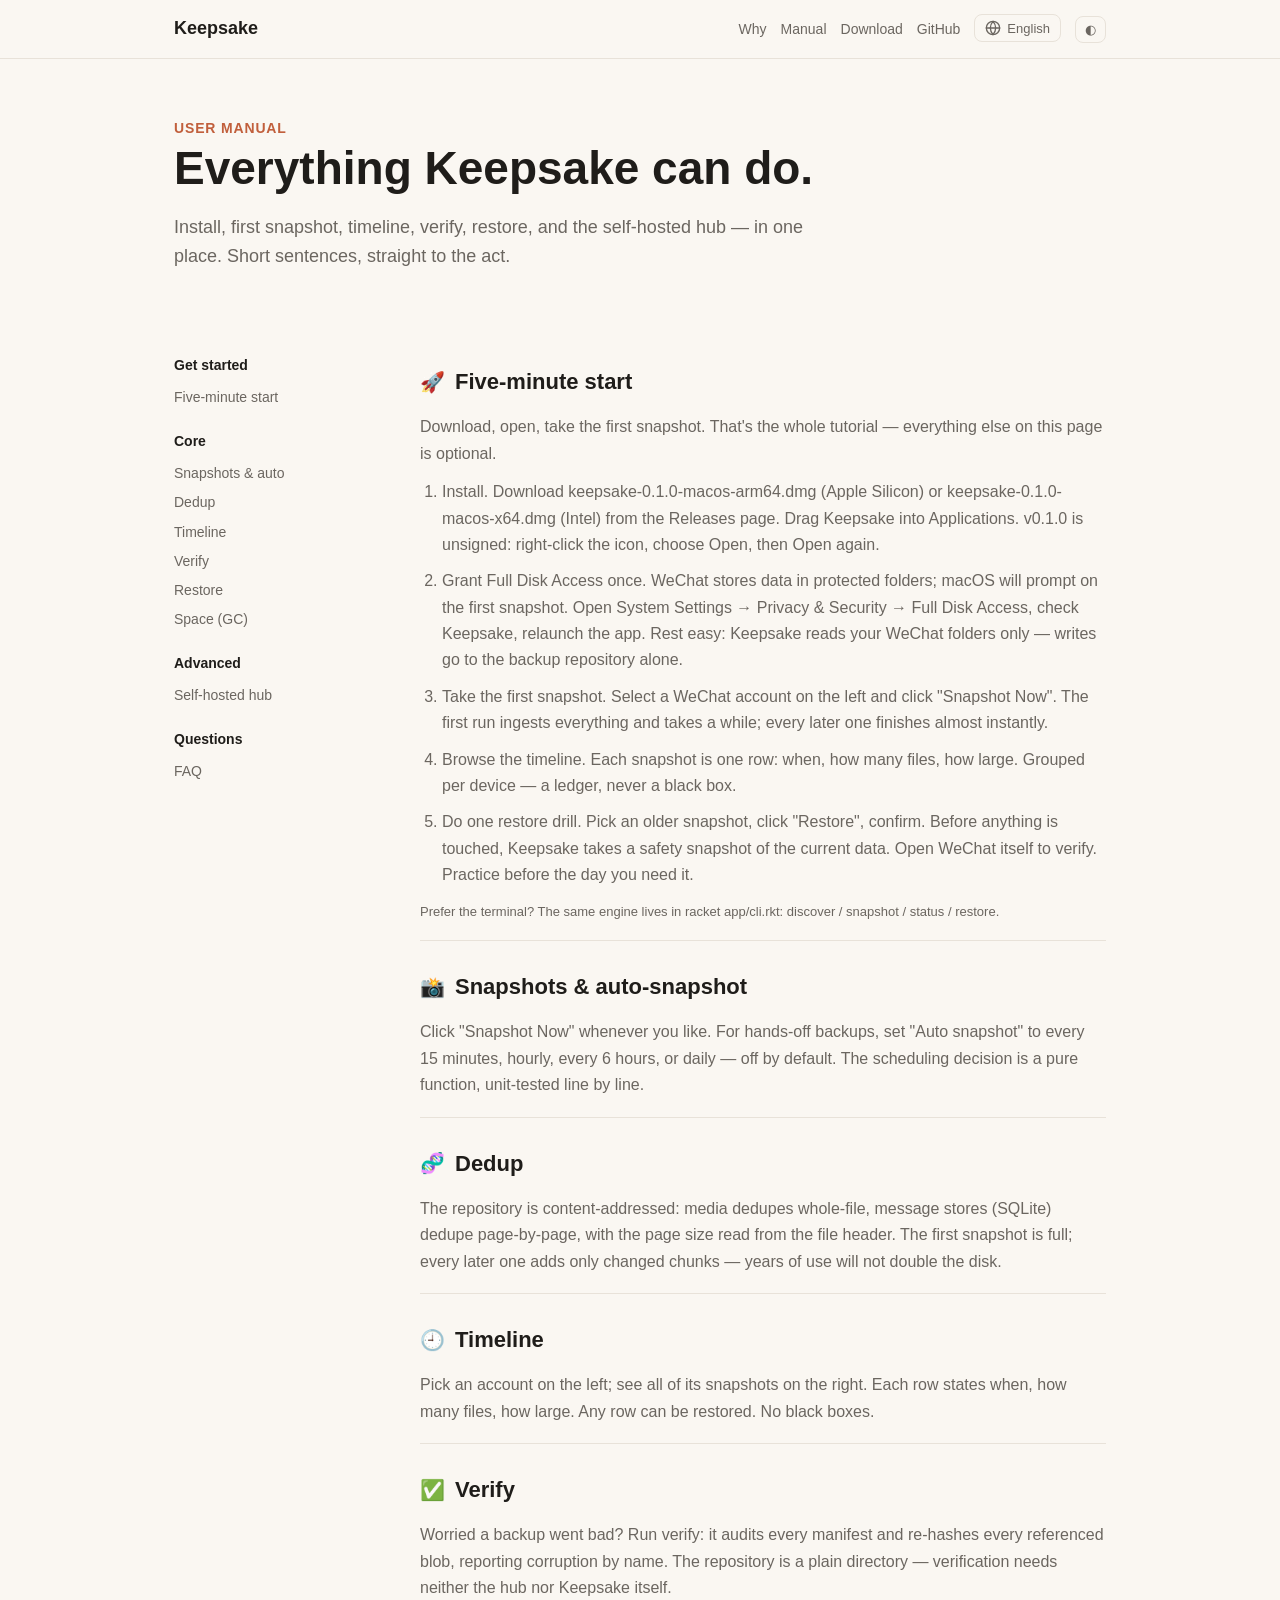
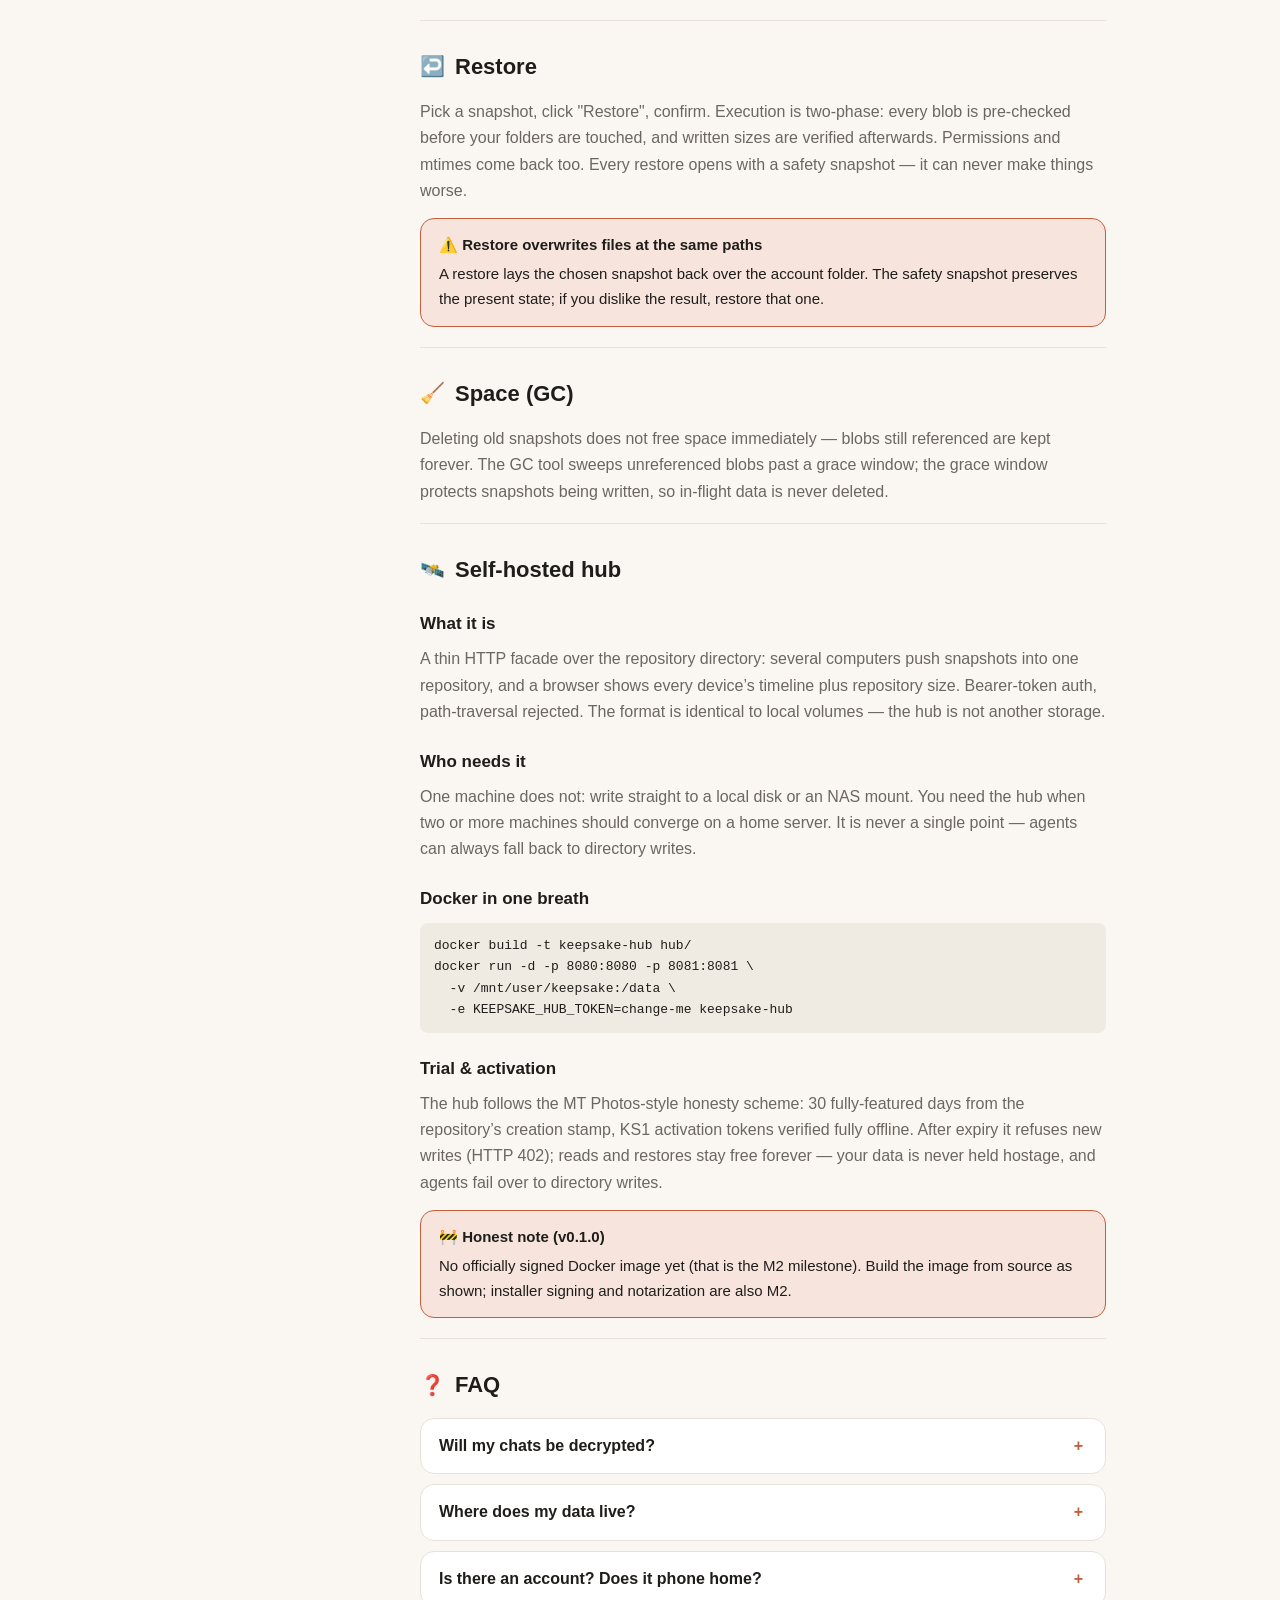
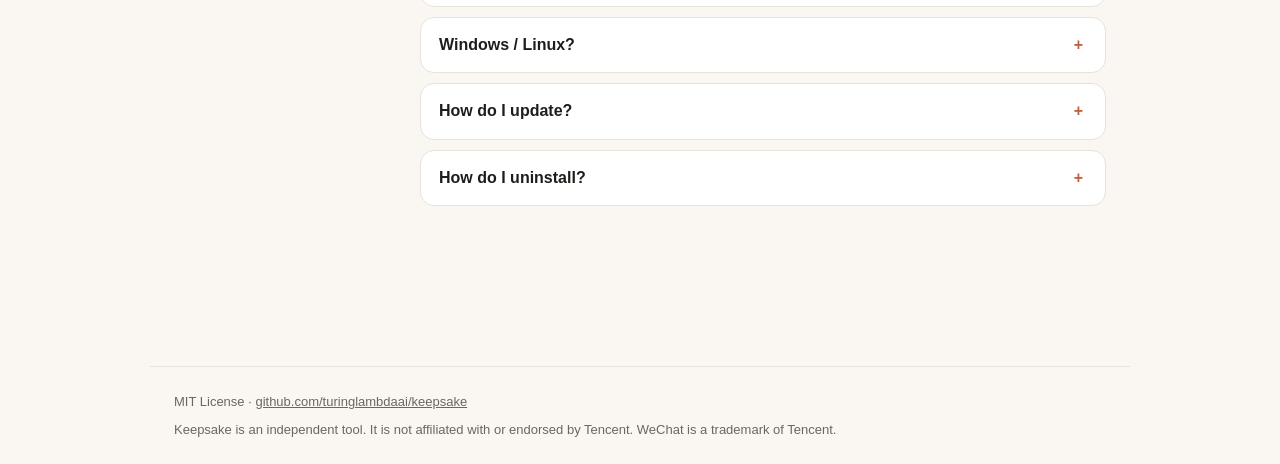
==== commit d9b34ba6: "release: alias direct links, platform detection, workflow closure - release.yml publish: stable alia" ====
--- a/site/guide.html
+++ b/site/guide.html
@@ -95,7 +95,7 @@
       <a href="#faq" data-i18n="g-nav-faq">常见问题</a>
     </aside>
 
-    <main>
+    <div>
       <!-- =================== Quick start =================== -->
       <section class="manual-section" id="quickstart">
         <h2><span class="h2-emoji">🚀</span><span data-i18n="g-qs-title">五分钟上手</span></h2>
@@ -204,7 +204,7 @@
           <div class="faq-body" data-i18n="g-faq-a6">退出应用，把「应用程序」里的 Keepsake 拖进废纸篓。想连备份一起删：先确认不再需要，再删掉仓库目录（默认 ~/KeepsakeBackup）。那是你唯一的多版本副本，删之前想两次。</div>
         </details>
       </section>
-    </main>
+    </div>
   </div>
 </main>
 
